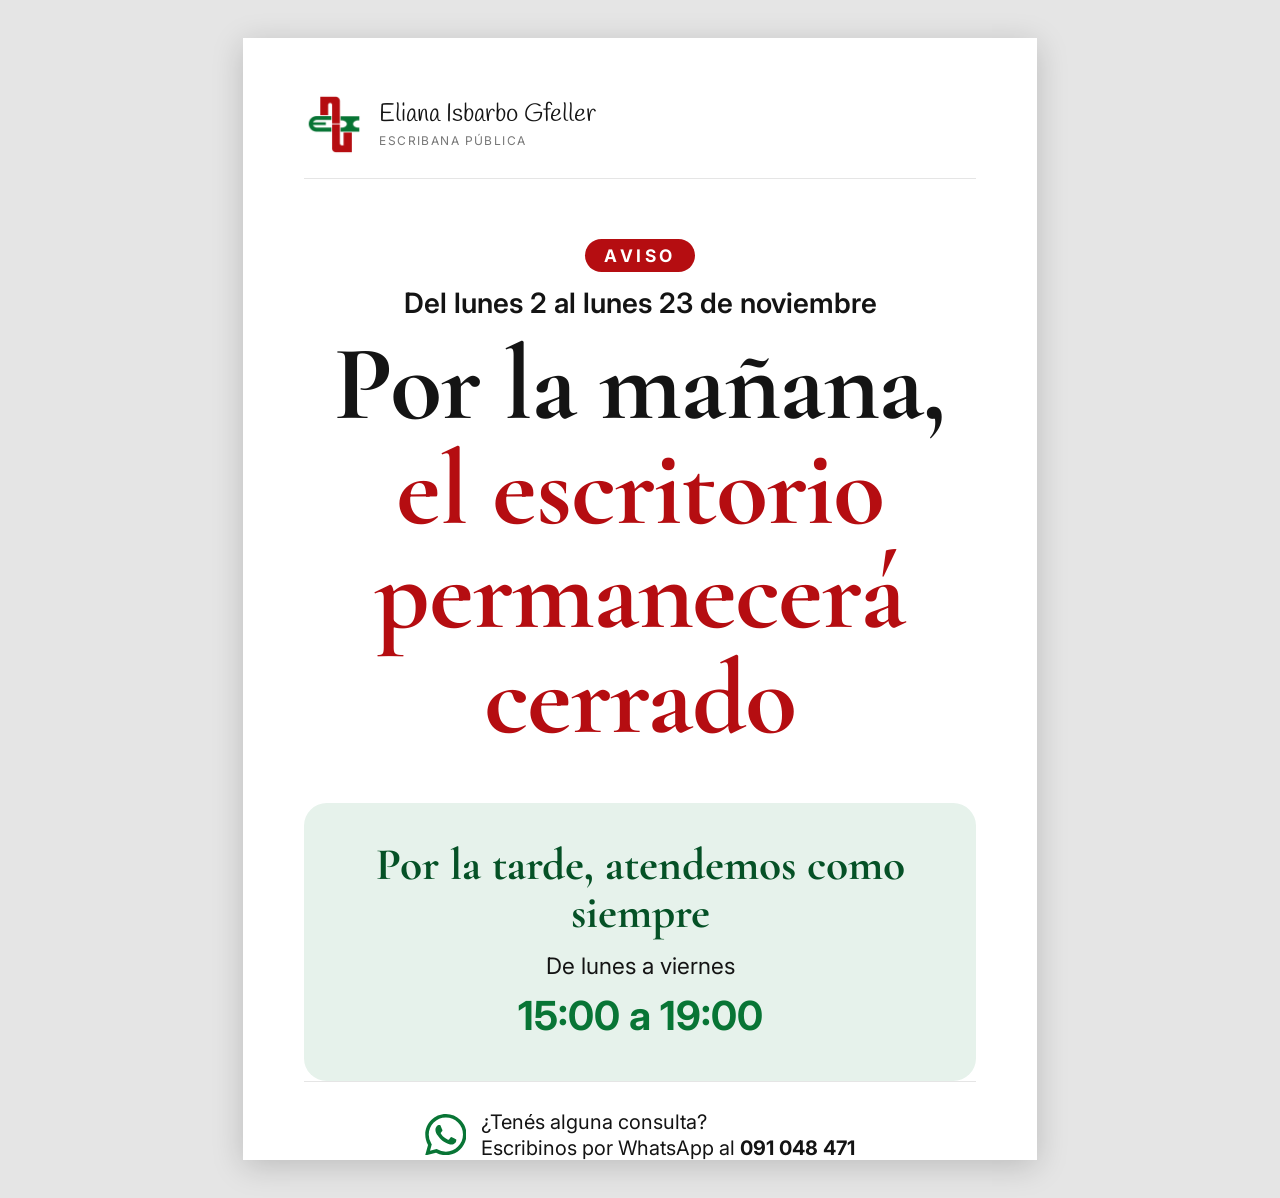
==== carteles/aviso-cierre-mananas.html @ b993b8ab "Agrega afiche del cierre por la mañana en noviembre (borrador) Cartel A4 con el diseño de aviso-rese" ====
<!doctype html>
<html lang="es">
<head>
  <meta charset="utf-8">
  <meta name="viewport" content="width=device-width, initial-scale=1">
  <title>Aviso de cierre por la mañana</title>
  <!--
    Cartel A4 para imprimir, con el mismo diseño que aviso-reservas.html. El
    PDF se genera igual (ver README, "Enlace para carteles"). Lo que más se
    tiene que ver es que por la mañana está cerrado y por la tarde se atiende
    como siempre.
  -->
  <link rel="preconnect" href="https://fonts.googleapis.com">
  <link rel="preconnect" href="https://fonts.gstatic.com" crossorigin>
  <link
    rel="stylesheet"
    href="https://fonts.googleapis.com/css2?family=Cormorant+Garamond:wght@600;700&amp;family=Handlee&amp;family=Inter:wght@400;500;600;700&amp;display=swap"
  >
  <style>
    :root {
      --green-950: #055126;
      --green-900: #087535;
      --green-100: #e6f2eb;
      --red-700: #b50d11;
      --black: #141414;
      --gray-700: #4f4f4f;
      --gray-500: #777;
      --gray-200: #e5e5e5;
      --white: #fff;
    }

    @page {
      size: A4;
      margin: 0;
    }

    * {
      box-sizing: border-box;
      margin: 0;
      padding: 0;
    }

    html,
    body {
      background: var(--gray-200);
    }

    body {
      font-family: "Inter", sans-serif;
      color: var(--black);
      -webkit-print-color-adjust: exact;
      print-color-adjust: exact;
    }

    .sheet {
      display: flex;
      flex-direction: column;
      width: 210mm;
      height: 297mm;
      margin: 0 auto;
      padding: 15mm 16mm 13mm;
      overflow: hidden;
      background: var(--white);
    }

    @media screen {
      .sheet {
        margin: 10mm auto;
        box-shadow: 0 6px 30px rgba(0, 0, 0, 0.18);
      }
    }

    @media print {
      html,
      body {
        background: var(--white);
      }
    }

    /* Marca */
    .brand {
      display: flex;
      align-items: center;
      gap: 4mm;
      padding-bottom: 6mm;
      border-bottom: 0.4mm solid var(--gray-200);
    }

    .brand img {
      width: 16mm;
      height: 16mm;
    }

    .brand strong {
      display: block;
      font-family: "Handlee", cursive;
      font-size: 19pt;
      font-weight: 400;
      line-height: 1.1;
    }

    .brand span {
      color: var(--gray-500);
      font-size: 9pt;
      letter-spacing: 0.12em;
      text-transform: uppercase;
    }

    /* Mensaje principal: lo que se tiene que leer de lejos. */
    .notice {
      padding: 16mm 0 14mm;
      text-align: center;
    }

    .eyebrow {
      display: inline-block;
      margin-bottom: 4mm;
      padding: 1.6mm 5mm;
      border-radius: 99px;
      color: var(--white);
      background: var(--red-700);
      font-size: 13pt;
      font-weight: 700;
      letter-spacing: 0.2em;
      text-transform: uppercase;
    }

    .notice .start {
      margin: 0 0 3mm;
      color: var(--black);
      font-size: 21pt;
      font-weight: 600;
      line-height: 1.2;
    }

    .notice h1 {
      font-family: "Cormorant Garamond", serif;
      font-size: 80pt;
      font-weight: 700;
      line-height: 0.98;
      letter-spacing: -0.01em;
    }

    .notice h1 em {
      display: block;
      color: var(--red-700);
      font-style: normal;
    }

    .notice .hours {
      margin-top: 5mm;
      color: var(--gray-700);
      font-size: 17pt;
      line-height: 1.35;
    }

    .notice .hours strong {
      color: var(--black);
    }

    /* Horario de la tarde: lo que sigue igual. */
    .afternoon {
      padding: 10mm 12mm;
      border-radius: 6mm;
      background: var(--green-100);
      text-align: center;
    }

    .afternoon h2 {
      margin-bottom: 4mm;
      color: var(--green-950);
      font-family: "Cormorant Garamond", serif;
      font-size: 34pt;
      font-weight: 700;
      line-height: 1.05;
    }

    .afternoon p {
      font-size: 17pt;
      line-height: 1.35;
    }

    .afternoon .time {
      display: block;
      margin-top: 2mm;
      color: var(--green-900);
      font-size: 30pt;
      font-weight: 700;
    }

    /* Contacto */
    .fallback {
      display: flex;
      align-items: center;
      justify-content: center;
      gap: 4mm;
      margin-top: auto;
      padding-top: 7mm;
      border-top: 0.4mm solid var(--gray-200);
      font-size: 15pt;
      line-height: 1.3;
    }

    .fallback svg {
      flex: none;
      width: 11mm;
      height: 11mm;
      color: var(--green-900);
    }

    .fallback strong {
      white-space: nowrap;
    }
  </style>
</head>
<body>
  <main class="sheet">
    <header class="brand">
      <img src="../assets/logo-isbarbo-gfeller.webp" alt="Logo de Eliana Isbarbo Gfeller">
      <div>
        <strong>Eliana Isbarbo Gfeller</strong>
        <span>Escribana Pública</span>
      </div>
    </header>

    <section class="notice">
      <span class="eyebrow">Aviso</span>
      <p class="start">Del lunes 2 al lunes 23 de noviembre</p>
      <h1>Por la mañana, <em>el escritorio permanecerá cerrado</em></h1>
    </section>

    <section class="afternoon">
      <h2>Por la tarde, atendemos como siempre</h2>
      <p>De lunes a viernes
        <span class="time">15:00 a 19:00</span>
      </p>
    </section>

    <footer class="fallback">
      <svg viewBox="0 0 24 24" aria-hidden="true">
        <path fill="currentColor" d="M17.472 14.382c-.297-.149-1.758-.867-2.03-.967-.273-.099-.471-.148-.67.15-.197.297-.767.966-.94 1.164-.173.199-.347.223-.644.075-.297-.15-1.255-.463-2.39-1.475-.883-.788-1.48-1.761-1.653-2.059-.173-.297-.018-.458.13-.606.134-.133.298-.347.446-.52.149-.174.198-.298.298-.497.099-.198.05-.371-.025-.52-.075-.149-.669-1.612-.916-2.207-.242-.579-.487-.5-.669-.51-.173-.008-.371-.01-.57-.01-.198 0-.52.074-.792.372-.272.297-1.04 1.016-1.04 2.479 0 1.462 1.065 2.875 1.213 3.074.149.198 2.096 3.2 5.077 4.487.709.306 1.262.489 1.694.625.712.227 1.36.195 1.871.118.571-.085 1.758-.719 2.006-1.413.248-.694.248-1.289.173-1.413-.074-.124-.272-.198-.57-.347m-5.421 7.403h-.004a9.87 9.87 0 01-5.031-1.378l-.361-.214-3.741.982.998-3.648-.235-.374a9.86 9.86 0 01-1.51-5.26c.001-5.45 4.436-9.884 9.888-9.884 2.64 0 5.122 1.03 6.988 2.898a9.825 9.825 0 012.893 6.994c-.003 5.45-4.437 9.884-9.885 9.884m8.413-18.297A11.815 11.815 0 0012.05 0C5.495 0 .16 5.335.157 11.892c0 2.096.547 4.142 1.588 5.945L.057 24l6.305-1.654a11.882 11.882 0 005.683 1.448h.005c6.554 0 11.89-5.335 11.893-11.893a11.821 11.821 0 00-3.48-8.413Z"/>
      </svg>
      <p>¿Tenés alguna consulta?<br>Escribinos por WhatsApp al <strong>091 048 471</strong></p>
    </footer>
  </main>
</body>
</html>
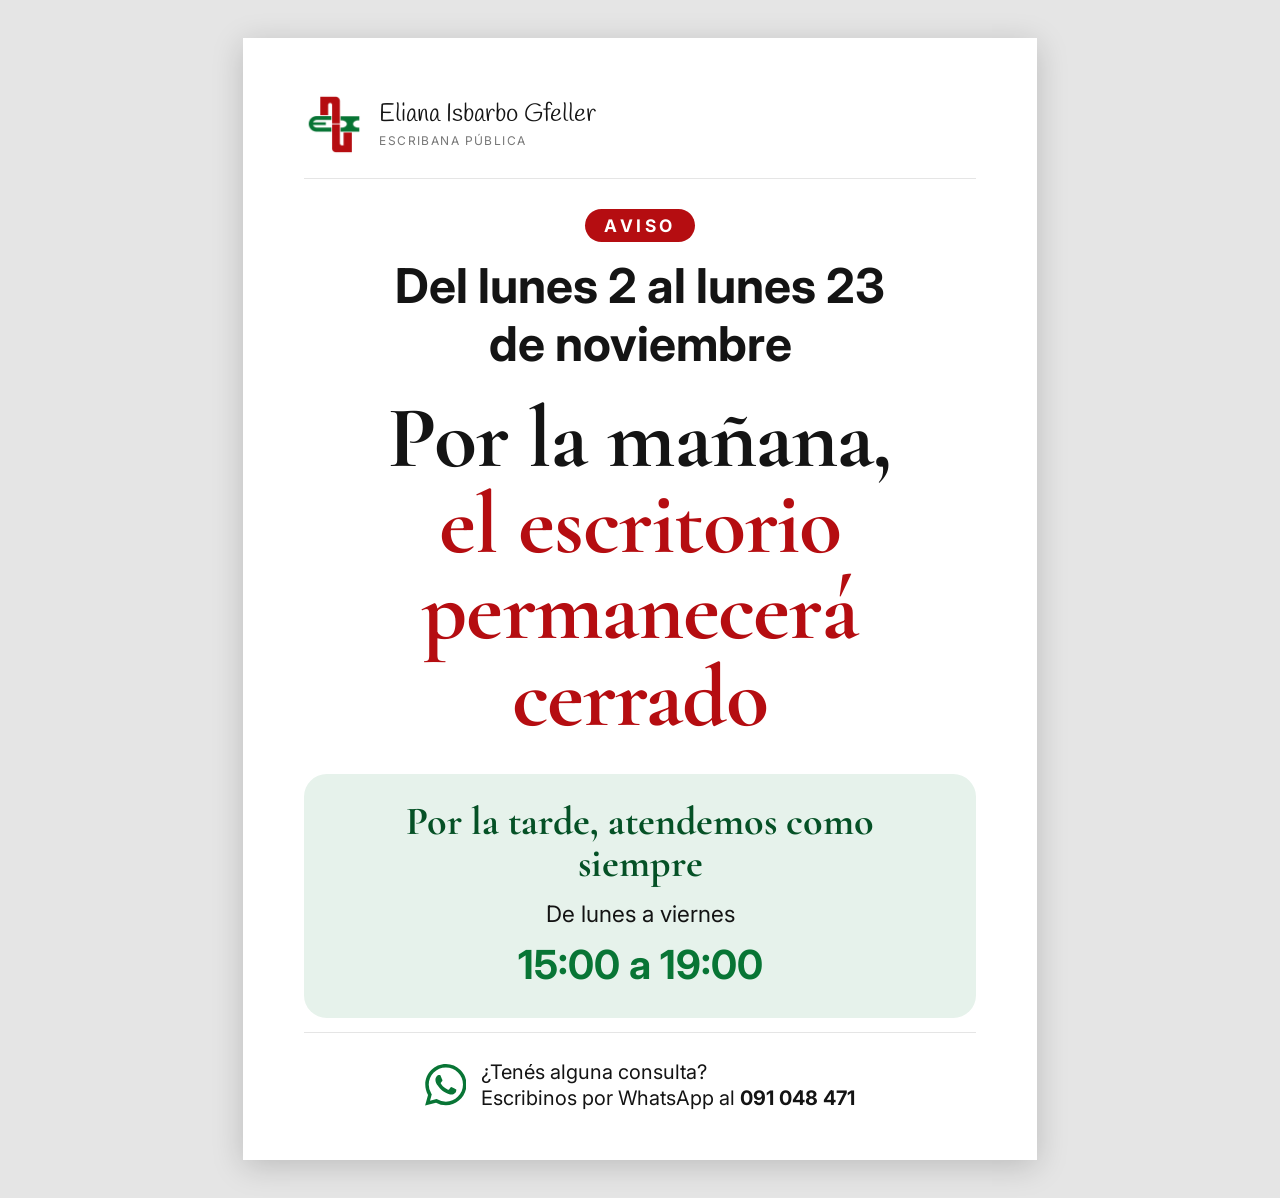
==== commit fbfce703: "Agranda la fecha del afiche de cierre por la mañana La fecha pasa de 21 a 36 puntos, en negrita y en" ====
--- a/carteles/aviso-cierre-mananas.html
+++ b/carteles/aviso-cierre-mananas.html
@@ -108,7 +108,7 @@
 
     /* Mensaje principal: lo que se tiene que leer de lejos. */
     .notice {
-      padding: 16mm 0 14mm;
+      padding: 8mm 0 9mm;
       text-align: center;
     }
 
@@ -125,17 +125,18 @@
       text-transform: uppercase;
     }
 
+    /* La fecha también se tiene que leer de lejos. */
     .notice .start {
-      margin: 0 0 3mm;
+      margin: 0 0 6mm;
       color: var(--black);
-      font-size: 21pt;
-      font-weight: 600;
+      font-size: 36pt;
+      font-weight: 700;
       line-height: 1.2;
     }
 
     .notice h1 {
       font-family: "Cormorant Garamond", serif;
-      font-size: 80pt;
+      font-size: 66pt;
       font-weight: 700;
       line-height: 0.98;
       letter-spacing: -0.01em;
@@ -160,7 +161,7 @@
 
     /* Horario de la tarde: lo que sigue igual. */
     .afternoon {
-      padding: 10mm 12mm;
+      padding: 7mm 12mm;
       border-radius: 6mm;
       background: var(--green-100);
       text-align: center;
@@ -170,7 +171,7 @@
       margin-bottom: 4mm;
       color: var(--green-950);
       font-family: "Cormorant Garamond", serif;
-      font-size: 34pt;
+      font-size: 30pt;
       font-weight: 700;
       line-height: 1.05;
     }
@@ -225,7 +226,7 @@
 
     <section class="notice">
       <span class="eyebrow">Aviso</span>
-      <p class="start">Del lunes 2 al lunes 23 de noviembre</p>
+      <p class="start">Del lunes 2 al lunes 23<br>de noviembre</p>
       <h1>Por la mañana, <em>el escritorio permanecerá cerrado</em></h1>
     </section>
 
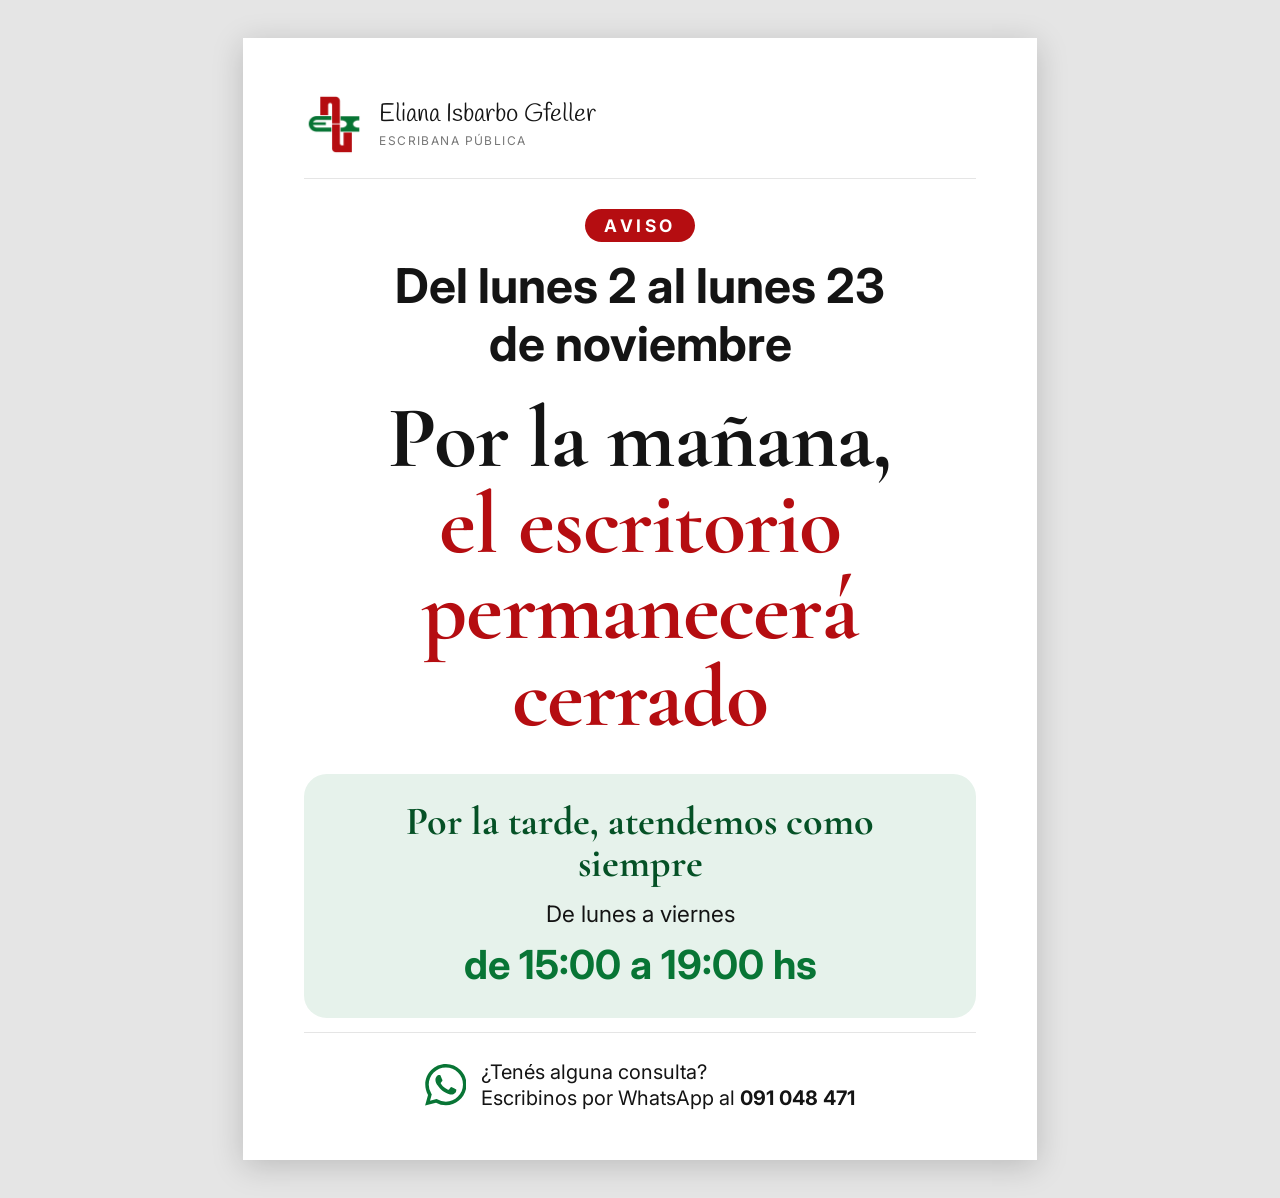
==== commit d90083d1: "Completa el horario de la tarde en el afiche Dice "de 15:00 a 19:00 hs" en lugar de "15:00 a 19:00"." ====
--- a/carteles/aviso-cierre-mananas.html
+++ b/carteles/aviso-cierre-mananas.html
@@ -233,7 +233,7 @@
     <section class="afternoon">
       <h2>Por la tarde, atendemos como siempre</h2>
       <p>De lunes a viernes
-        <span class="time">15:00 a 19:00</span>
+        <span class="time">de 15:00 a 19:00 hs</span>
       </p>
     </section>
 
